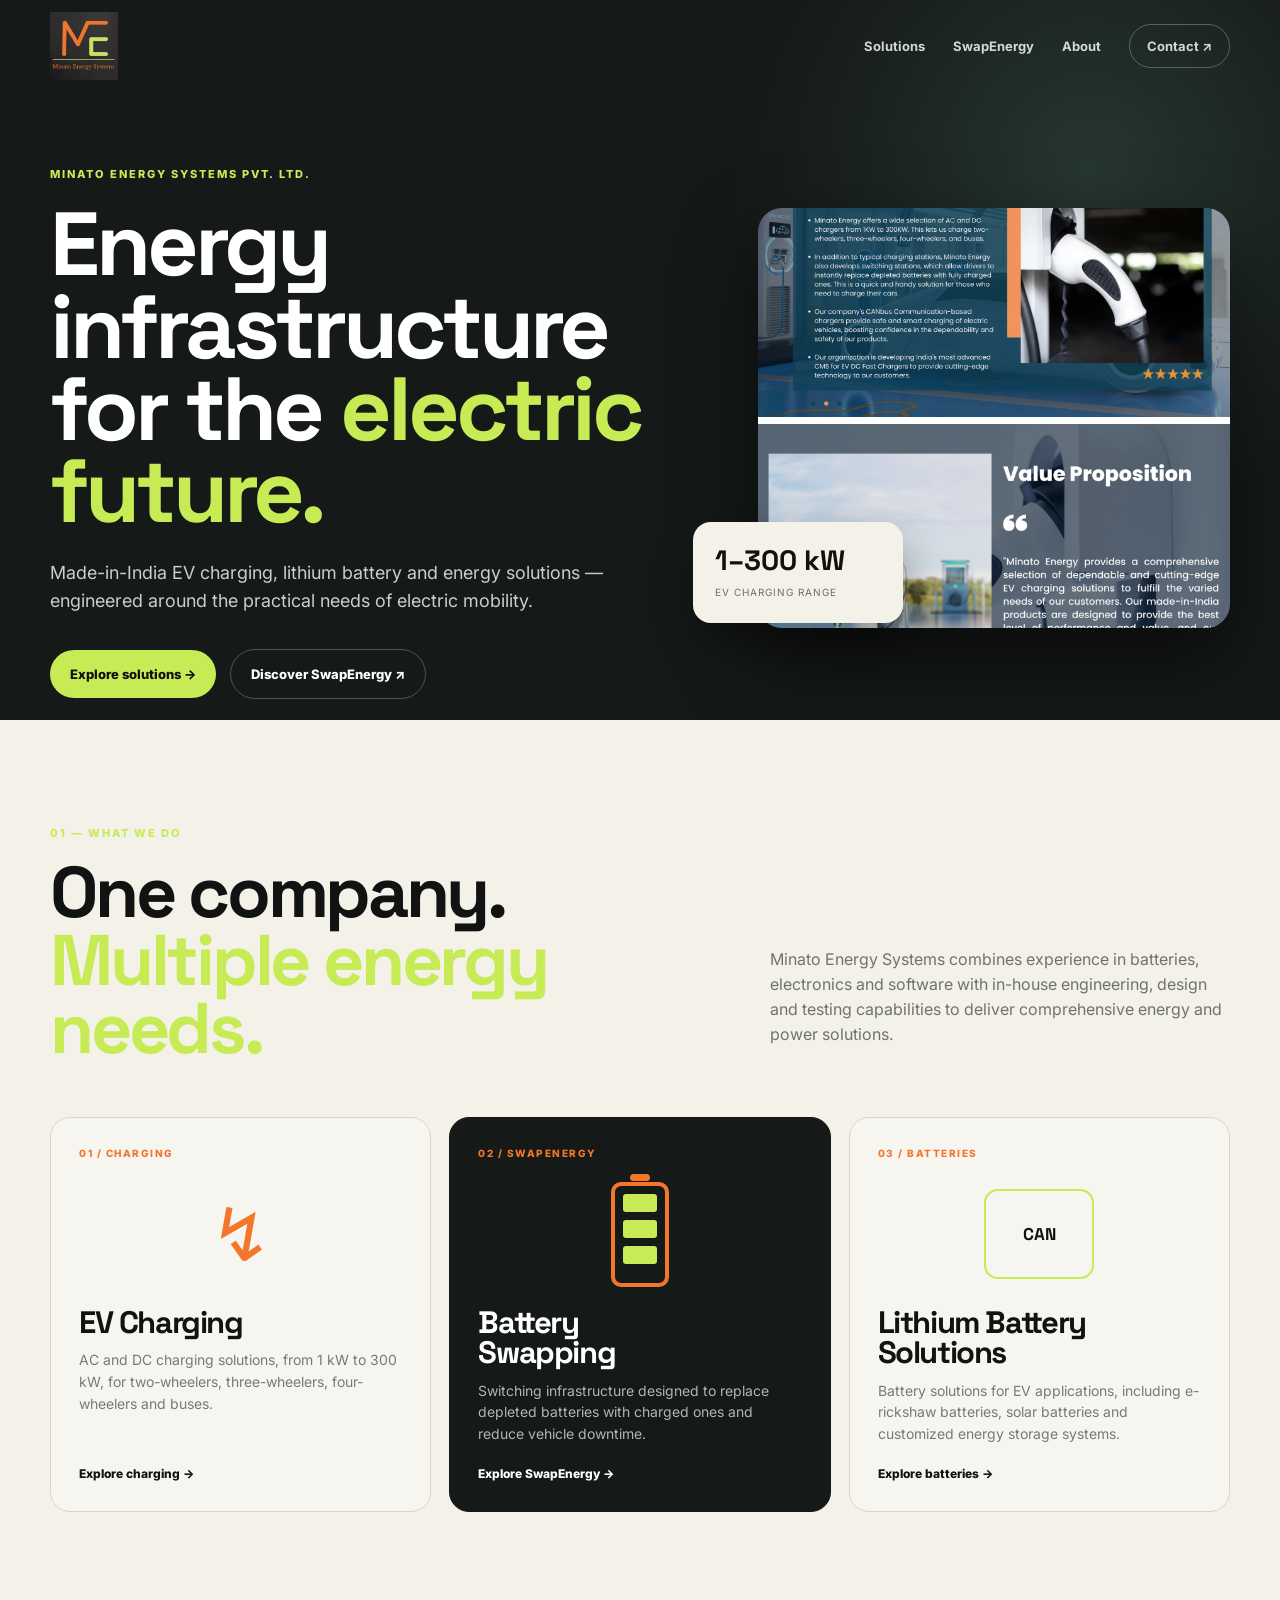
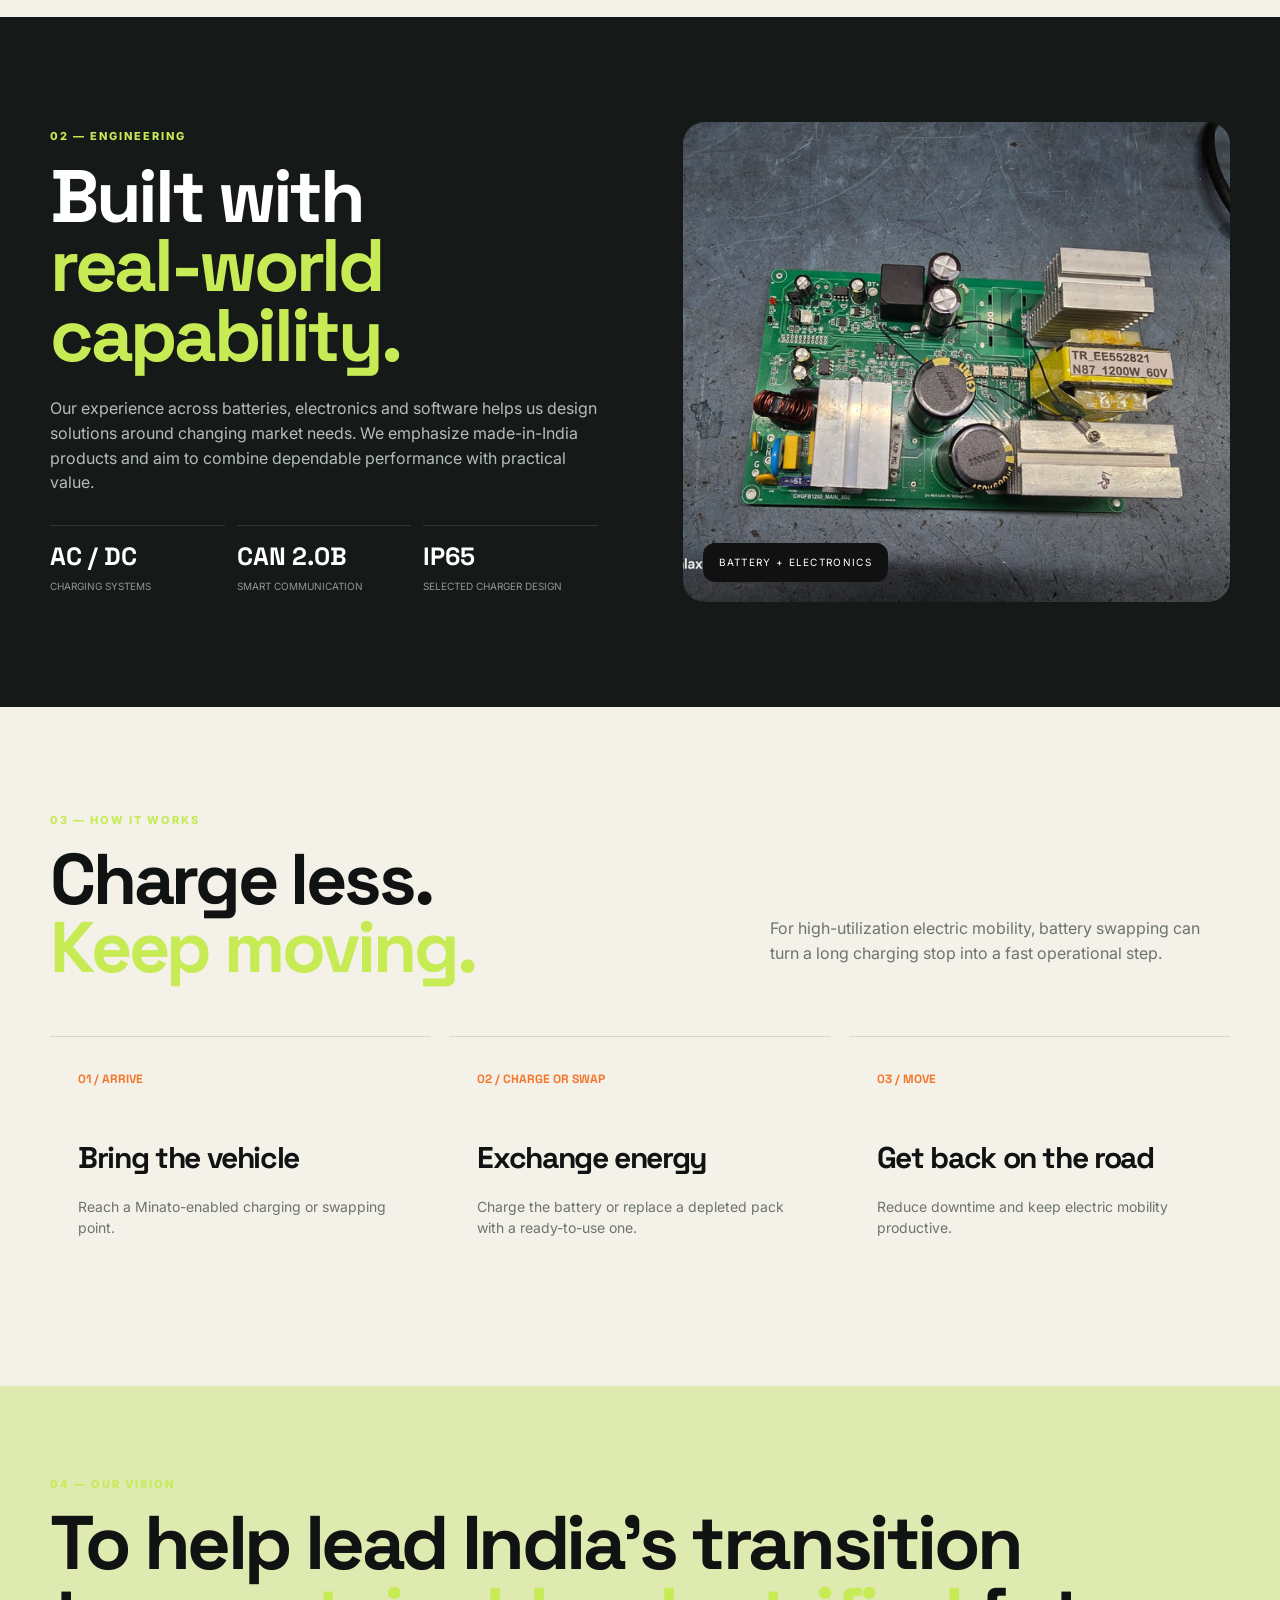
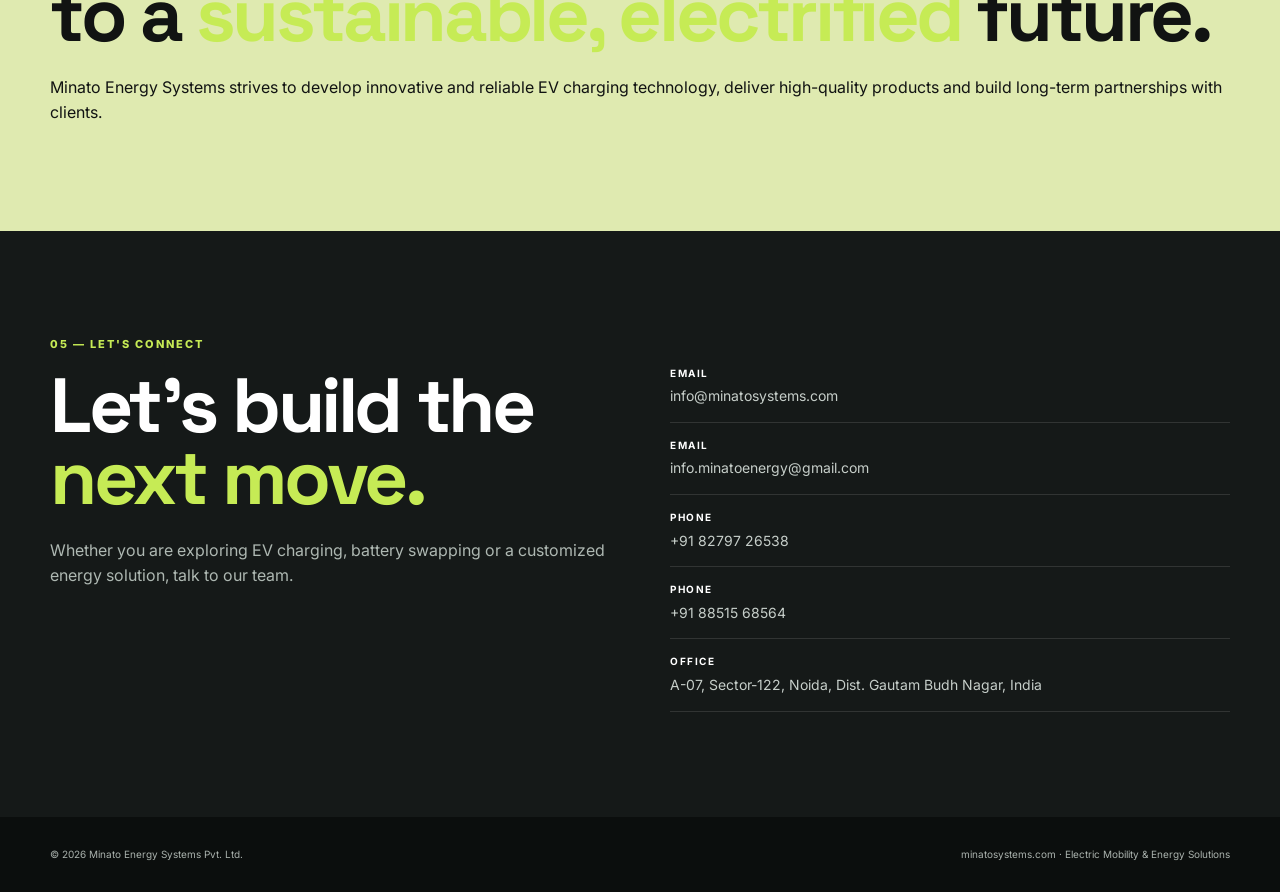
==== index.html @ 5ad31a4e "first commit" ====
<!doctype html><html lang="en"><head><meta charset="utf-8"><meta name="viewport" content="width=device-width,initial-scale=1"><title>Minato Energy Systems | Electric Mobility & Energy Solutions</title><meta name="description" content="Minato Energy Systems manufactures EV chargers, AC/DC charging stations and lithium battery solutions in India, with battery swapping and energy systems capabilities."><link rel="preconnect" href="https://fonts.googleapis.com"><link rel="preconnect" href="https://fonts.gstatic.com" crossorigin><link href="https://fonts.googleapis.com/css2?family=Inter:wght@400;500;600;700;800&family=Space+Grotesk:wght@500;600;700&display=swap" rel="stylesheet"><link rel="stylesheet" href="styles.css"></head><body>
<header class="site-header"><nav class="nav container"><a href="index.html"><img class="logo" src="assets/logo.jpg" alt="Minato Energy Systems"></a><button class="menu" aria-label="Menu">☰</button><div class="links"><a href="solutions.html">Solutions</a><a href="swapenergy.html">SwapEnergy</a><a href="about.html">About</a><a href="#contact" class="nav-btn">Contact ↗</a></div></nav></header>
<section class="hero"><div class="container hero-inner"><div class="hero-copy reveal"><div class="eyebrow">MINATO ENERGY SYSTEMS PVT. LTD.</div><h1>Energy infrastructure for the <em>electric future.</em></h1><p>Made-in-India EV charging, lithium battery and energy solutions — engineered around the practical needs of electric mobility.</p><div class="actions"><a class="btn btn-green" href="solutions.html">Explore solutions →</a><a class="btn btn-outline" href="swapenergy.html">Discover SwapEnergy ↗</a></div></div><div class="hero-art reveal"><img class="hero-photo" src="assets/ev-solutions.jpg" alt="Minato Energy EV solutions"><div class="hero-badge"><strong>1–300 kW</strong><span>EV CHARGING RANGE</span></div></div></div></section>
<section class="section"><div class="container"><div class="section-head"><div><div class="kicker">01 — WHAT WE DO</div><h2>One company.<br><em>Multiple energy needs.</em></h2></div><p>Minato Energy Systems combines experience in batteries, electronics and software with in-house engineering, design and testing capabilities to deliver comprehensive energy and power solutions.</p></div><div class="grid3"><article class="card"><div class="card-number">01 / CHARGING</div><div class="icon-box"><div class="plug">↯</div></div><h3>EV Charging</h3><p>AC and DC charging solutions, from 1 kW to 300 kW, for two-wheelers, three-wheelers, four-wheelers and buses.</p><a href="solutions.html">Explore charging →</a></article><article class="card accent"><div class="card-number">02 / SWAPENERGY</div><div class="icon-box"><div class="battery-icon"><i></i><i></i><i></i></div></div><h3>Battery<br>Swapping</h3><p>Switching infrastructure designed to replace depleted batteries with charged ones and reduce vehicle downtime.</p><a href="swapenergy.html">Explore SwapEnergy →</a></article><article class="card"><div class="card-number">03 / BATTERIES</div><div class="icon-box"><div class="chip"></div></div><h3>Lithium Battery<br>Solutions</h3><p>Battery solutions for EV applications, including e-rickshaw batteries, solar batteries and customized energy storage systems.</p><a href="solutions.html#batteries">Explore batteries →</a></article></div></div></section>
<section class="section dark-section"><div class="container split"><div><div class="kicker">02 — ENGINEERING</div><h2>Built with<br><em>real-world capability.</em></h2><p>Our experience across batteries, electronics and software helps us design solutions around changing market needs. We emphasize made-in-India products and aim to combine dependable performance with practical value.</p><div class="specs"><div class="spec"><strong>AC / DC</strong><span>CHARGING SYSTEMS</span></div><div class="spec"><strong>CAN 2.0B</strong><span>SMART COMMUNICATION</span></div><div class="spec"><strong>IP65</strong><span>SELECTED CHARGER DESIGN</span></div></div></div><div class="image-frame"><img src="assets/deck-p8-1.jpeg" alt="Minato Energy electronics and charger development"><div class="label">BATTERY + ELECTRONICS</div></div></div></section>
<section class="section"><div class="container"><div class="section-head"><div><div class="kicker">03 — HOW IT WORKS</div><h2>Charge less.<br><em>Keep moving.</em></h2></div><p>For high-utilization electric mobility, battery swapping can turn a long charging stop into a fast operational step.</p></div><div class="steps"><div class="step"><b>01 / ARRIVE</b><h3>Bring the vehicle</h3><p>Reach a Minato-enabled charging or swapping point.</p></div><div class="step"><b>02 / CHARGE OR SWAP</b><h3>Exchange energy</h3><p>Charge the battery or replace a depleted pack with a ready-to-use one.</p></div><div class="step"><b>03 / MOVE</b><h3>Get back on the road</h3><p>Reduce downtime and keep electric mobility productive.</p></div></div></div></section>
<section class="band"><div class="container"><div class="kicker">04 — OUR VISION</div><h2>To help lead India's transition<br>to a <em>sustainable, electrified</em> future.</h2><p>Minato Energy Systems strives to develop innovative and reliable EV charging technology, deliver high-quality products and build long-term partnerships with clients.</p></div></section>
<section id="contact" class="section contact"><div class="container contact-grid"><div><div class="kicker">05 — LET'S CONNECT</div><h2>Let's build the<br><em>next move.</em></h2><p class="address">Whether you are exploring EV charging, battery swapping or a customized energy solution, talk to our team.</p></div><div class="contact-list"><a href="mailto:info@minatosystems.com"><strong>EMAIL</strong>info@minatosystems.com</a><a href="mailto:info.minatoenergy@gmail.com"><strong>EMAIL</strong>info.minatoenergy@gmail.com</a><a href="tel:+918279726538"><strong>PHONE</strong>+91 82797 26538</a><a href="tel:+918851568564"><strong>PHONE</strong>+91 88515 68564</a><div><strong>OFFICE</strong>A-07, Sector-122, Noida, Dist. Gautam Budh Nagar, India</div></div></div></section>
<footer class="footer"><div class="container footer-inner"><span>© 2026 Minato Energy Systems Pvt. Ltd.</span><span>minatosystems.com · Electric Mobility & Energy Solutions</span></div></footer><script src="script.js"></script></body></html>
---- styles.css ----
:root{--ink:#111312;--paper:#f4f1e9;--green:#c6eb55;--orange:#f4762b;--muted:#6c746f;--line:#d8d5cb;--dark:#151918;--dark2:#1d2421}
*{box-sizing:border-box}html{scroll-behavior:smooth}body{margin:0;font-family:Inter,Arial,sans-serif;background:var(--paper);color:var(--ink);line-height:1.55}a{text-decoration:none;color:inherit}img{max-width:100%;display:block}.container{width:min(1180px,calc(100% - 40px));margin:auto}.site-header{position:absolute;top:0;left:0;width:100%;z-index:20;color:#fff}.nav{height:92px;display:flex;align-items:center;justify-content:space-between}.logo{width:190px;height:68px;object-fit:contain;object-position:left center;mix-blend-mode:screen}.links{display:flex;gap:28px;align-items:center;font-size:13px;font-weight:700}.links a{opacity:.82}.links a:hover{opacity:1}.nav-btn{border:1px solid #ffffff55;padding:11px 17px;border-radius:30px}.menu{display:none;background:none;border:0;color:#fff;font-size:26px}.hero{min-height:720px;background:var(--dark);color:#fff;position:relative;overflow:hidden}.hero:before{content:"";position:absolute;width:700px;height:700px;border-radius:50%;background:radial-gradient(circle,#26372f 0,#19201d 50%,transparent 72%);right:-160px;top:-180px}.hero-inner{min-height:720px;padding-top:145px;display:grid;grid-template-columns:1.05fr .95fr;gap:50px;align-items:center}.eyebrow,.kicker{font-size:11px;letter-spacing:.18em;font-weight:800;color:var(--green)}h1,h2,h3{font-family:"Space Grotesk",Inter,Arial,sans-serif;letter-spacing:-.045em}h1{font-size:clamp(56px,7vw,94px);line-height:.92;margin:20px 0 26px;max-width:760px}.hero h1 em,h2 em{font-style:normal;color:var(--green)}.hero-copy p{font-size:18px;color:#c8d0cb;max-width:590px}.actions{display:flex;gap:14px;align-items:center;margin-top:34px}.btn{display:inline-flex;align-items:center;gap:22px;padding:14px 20px;border-radius:30px;font-size:13px;font-weight:800}.btn-green{background:var(--green);color:#111}.btn-outline{border:1px solid #ffffff40;color:#fff}.hero-art{position:relative;min-height:470px}.hero-photo{position:absolute;right:0;top:10px;width:88%;height:420px;object-fit:cover;border-radius:24px;filter:saturate(.85);box-shadow:0 35px 80px #0008}.hero-badge{position:absolute;left:0;bottom:45px;background:#f4f1e9;color:#111;padding:20px 22px;border-radius:18px;width:210px;box-shadow:0 20px 45px #0005}.hero-badge strong{display:block;font:700 28px "Space Grotesk"}.hero-badge span{font-size:10px;letter-spacing:.1em;color:#6b716d}.section{padding:105px 0}.section-head{display:flex;justify-content:space-between;gap:40px;align-items:end;margin-bottom:55px}.section-head h2{font-size:clamp(45px,5.6vw,72px);line-height:.95;margin:16px 0 0}.section-head p{max-width:460px;color:var(--muted)}.grid3{display:grid;grid-template-columns:repeat(3,1fr);gap:18px}.card{border:1px solid var(--line);border-radius:20px;padding:28px;min-height:390px;display:flex;flex-direction:column;overflow:hidden;background:#f7f5ef;transition:.3s}.card:hover{transform:translateY(-6px);box-shadow:0 20px 45px #171a1512}.card.accent{background:var(--dark);color:#fff;border-color:var(--dark)}.card-number{font-size:10px;letter-spacing:.15em;color:var(--orange);font-weight:800}.icon-box{height:145px;display:grid;place-items:center}.battery-icon{width:58px;height:105px;border:4px solid var(--orange);border-radius:10px;position:relative}.battery-icon:before{content:"";position:absolute;left:15px;right:15px;top:-12px;height:7px;background:var(--orange);border-radius:5px}.battery-icon i{display:block;height:18px;background:var(--green);margin:8px;border-radius:3px}.plug{font-size:74px;color:var(--orange);line-height:1}.chip{width:110px;height:90px;border:2px solid var(--green);border-radius:14px;position:relative}.chip:after{content:"CAN";position:absolute;inset:0;display:grid;place-items:center;font:800 17px "Space Grotesk"}.card h3{font-size:31px;line-height:.98;margin:0 0 12px}.card p{font-size:14px;color:#747b76;margin:0 0 20px}.accent p{color:#aeb8b2}.card a{margin-top:auto;font-weight:800;font-size:12px}.dark-section{background:var(--dark);color:#fff}.dark-section .kicker{color:var(--green)}.split{display:grid;grid-template-columns:1fr 1fr;gap:85px;align-items:center}.split h2{font-size:clamp(48px,5.8vw,76px);line-height:.94;margin:17px 0 25px}.split p{color:#66706a;max-width:560px}.dark-section p{color:#b4beb8}.image-frame{position:relative}.image-frame img{width:100%;height:480px;object-fit:cover;border-radius:22px}.image-frame .label{position:absolute;bottom:20px;left:20px;background:#111;color:#fff;padding:12px 16px;border-radius:12px;font-size:10px;letter-spacing:.13em}.specs{display:grid;grid-template-columns:repeat(3,1fr);gap:12px;margin-top:30px}.spec{border-top:1px solid #ffffff20;padding-top:14px}.spec strong{display:block;font:700 25px "Space Grotesk"}.spec span{font-size:10px;color:#8e9992}.steps{display:grid;grid-template-columns:repeat(3,1fr);gap:18px}.step{padding:28px;border-top:1px solid var(--line)}.step b{font:700 12px "Space Grotesk";color:var(--orange)}.step h3{font-size:30px;margin:45px 0 10px}.step p{color:var(--muted);font-size:14px}.band{background:#dfeab0;padding:90px 0}.band h2{font-size:clamp(45px,6vw,76px);line-height:.94;margin:14px 0 25px}.team{display:grid;grid-template-columns:1fr 1.6fr;gap:80px}.people{display:grid;grid-template-columns:repeat(2,1fr);gap:14px}.person{border:1px solid var(--line);border-radius:16px;padding:22px}.person strong{font:700 22px "Space Grotesk";display:block}.person span{font-size:11px;color:var(--muted)}.gallery{display:grid;grid-template-columns:1.35fr .65fr;gap:16px}.gallery img{width:100%;height:300px;object-fit:cover;border-radius:18px}.gallery .tall{height:616px}.contact{background:var(--dark);color:#fff}.contact-grid{display:grid;grid-template-columns:1fr 1fr;gap:60px}.contact h2{font-size:clamp(48px,6vw,78px);line-height:.94;margin:16px 0 25px}.contact-list{display:grid;gap:15px;margin-top:30px}.contact-list a,.contact-list div{border-bottom:1px solid #ffffff1e;padding-bottom:15px;color:#c6cec9;font-size:14px}.contact-list strong{display:block;color:#fff;font-size:10px;letter-spacing:.15em;margin-bottom:4px}.address{color:#aeb8b2}.footer{background:#0b0e0d;color:#aab2ad;padding:30px 0}.footer-inner{display:flex;justify-content:space-between;gap:20px;font-size:10px}.subnav{background:var(--dark);color:#fff;padding:150px 0 80px}.subnav h1{font-size:clamp(52px,7vw,88px);margin-bottom:18px}.page-main{padding:90px 0}.feature-grid{display:grid;grid-template-columns:1fr 1fr;gap:70px;align-items:center}.feature-grid h2{font-size:clamp(45px,5.5vw,72px);line-height:.95;margin:15px 0 25px}.feature-grid p{color:var(--muted);max-width:600px}.feature-image{height:520px;object-fit:cover;border-radius:24px;width:100%}.bullet-list{display:grid;gap:12px;margin:28px 0 0;padding:0;list-style:none}.bullet-list li:before{content:"";display:inline-block;width:7px;height:7px;background:var(--orange);border-radius:50%;margin:0 10px 2px 0}.table-wrap{overflow:auto;margin-top:35px}.product-table{border-collapse:collapse;width:100%;min-width:700px;font-size:13px}.product-table th,.product-table td{padding:13px;border-bottom:1px solid var(--line);text-align:left}.product-table th{font-size:10px;letter-spacing:.1em}.note{font-size:11px;color:var(--muted);margin-top:12px}.logo-dark{mix-blend-mode:screen}.reveal{animation:up .7s both}@keyframes up{from{opacity:0;transform:translateY(20px)}to{opacity:1;transform:none}}@media(max-width:820px){.links{display:none}.menu{display:block}.nav.open .links{display:flex;position:absolute;top:76px;left:20px;right:20px;background:#111;padding:20px;border-radius:16px;flex-direction:column;align-items:stretch}.nav-btn{text-align:center}.hero-inner{grid-template-columns:1fr;padding-top:120px}.hero-art{min-height:380px}.hero-photo{height:330px;width:92%}.hero-badge{bottom:25px}.grid3,.steps,.split,.team,.contact-grid,.feature-grid{grid-template-columns:1fr}.section{padding:80px 0}.section-head{display:block}.section-head p{margin-top:25px}.image-frame img,.feature-image{height:360px}.gallery{grid-template-columns:1fr}.gallery .tall{height:360px}.people{grid-template-columns:1fr 1fr}.specs{grid-template-columns:1fr 1fr}.footer-inner{flex-direction:column}.logo{width:165px}}
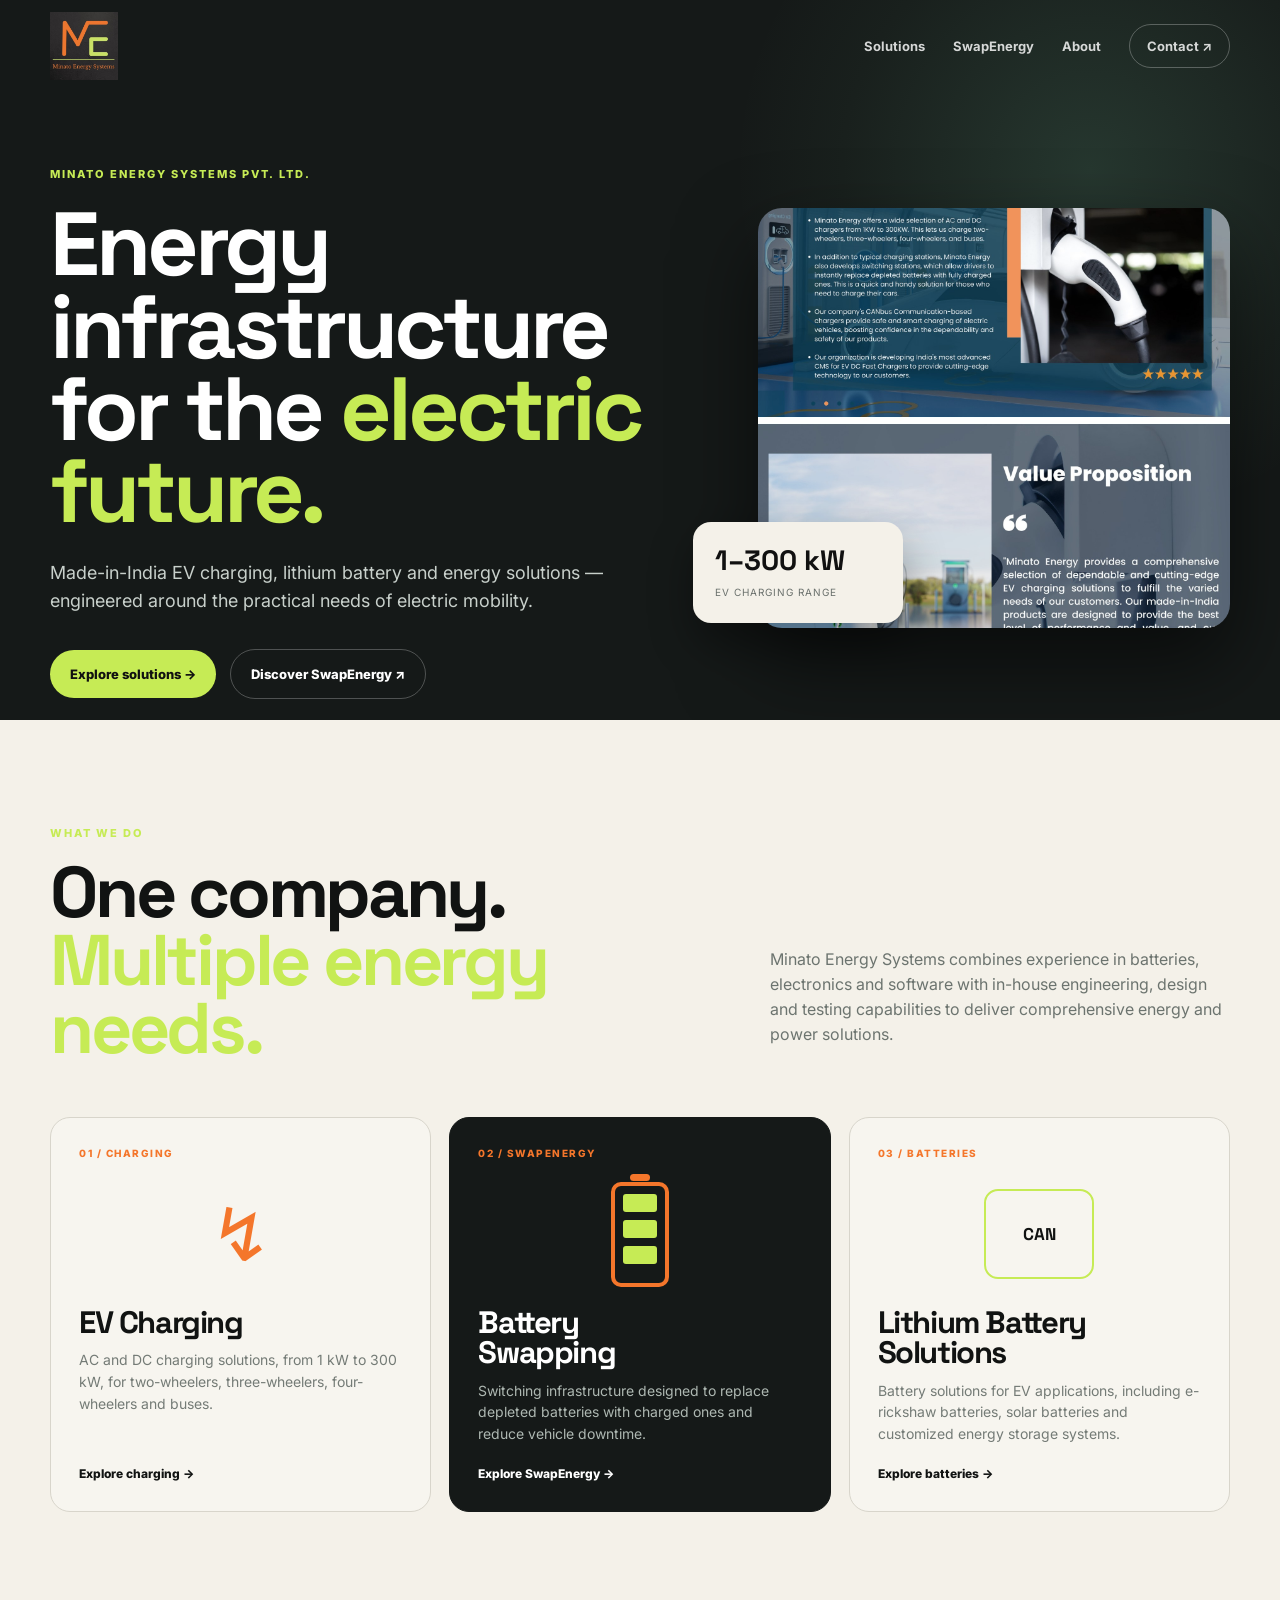
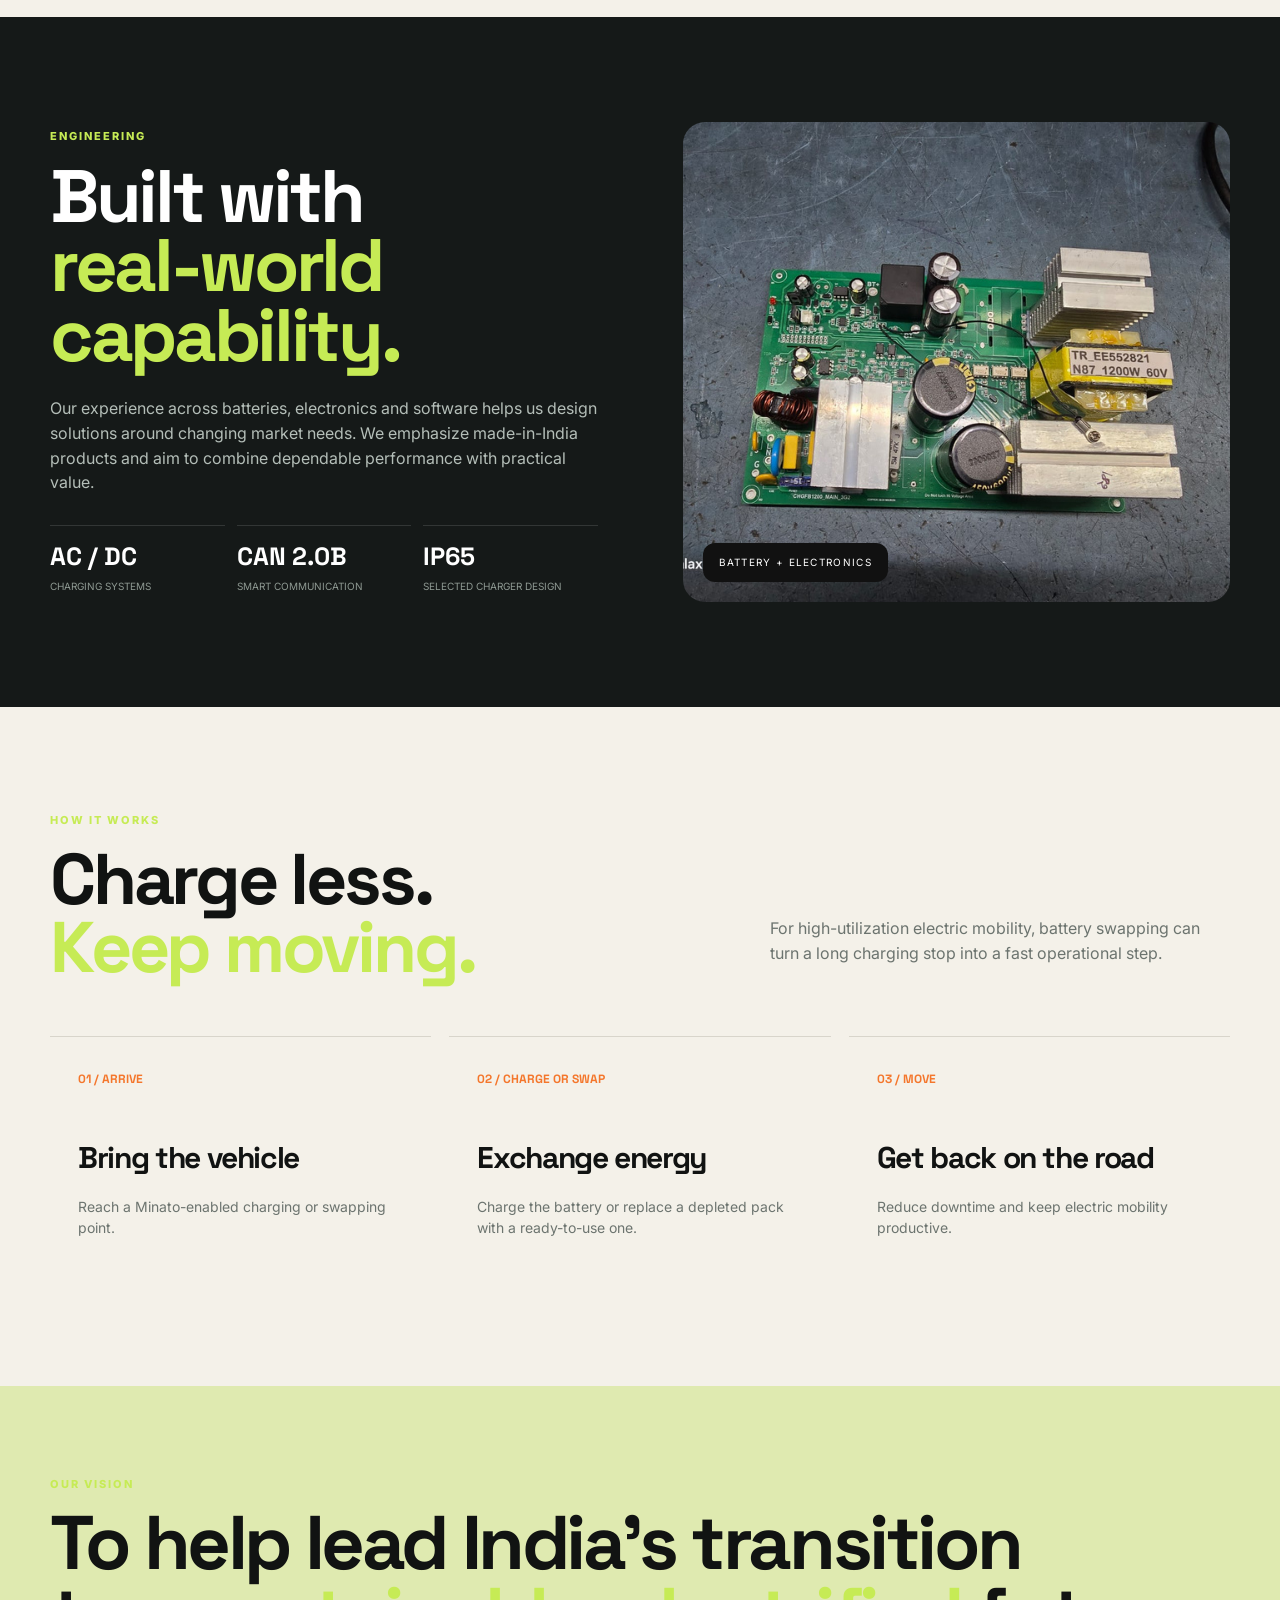
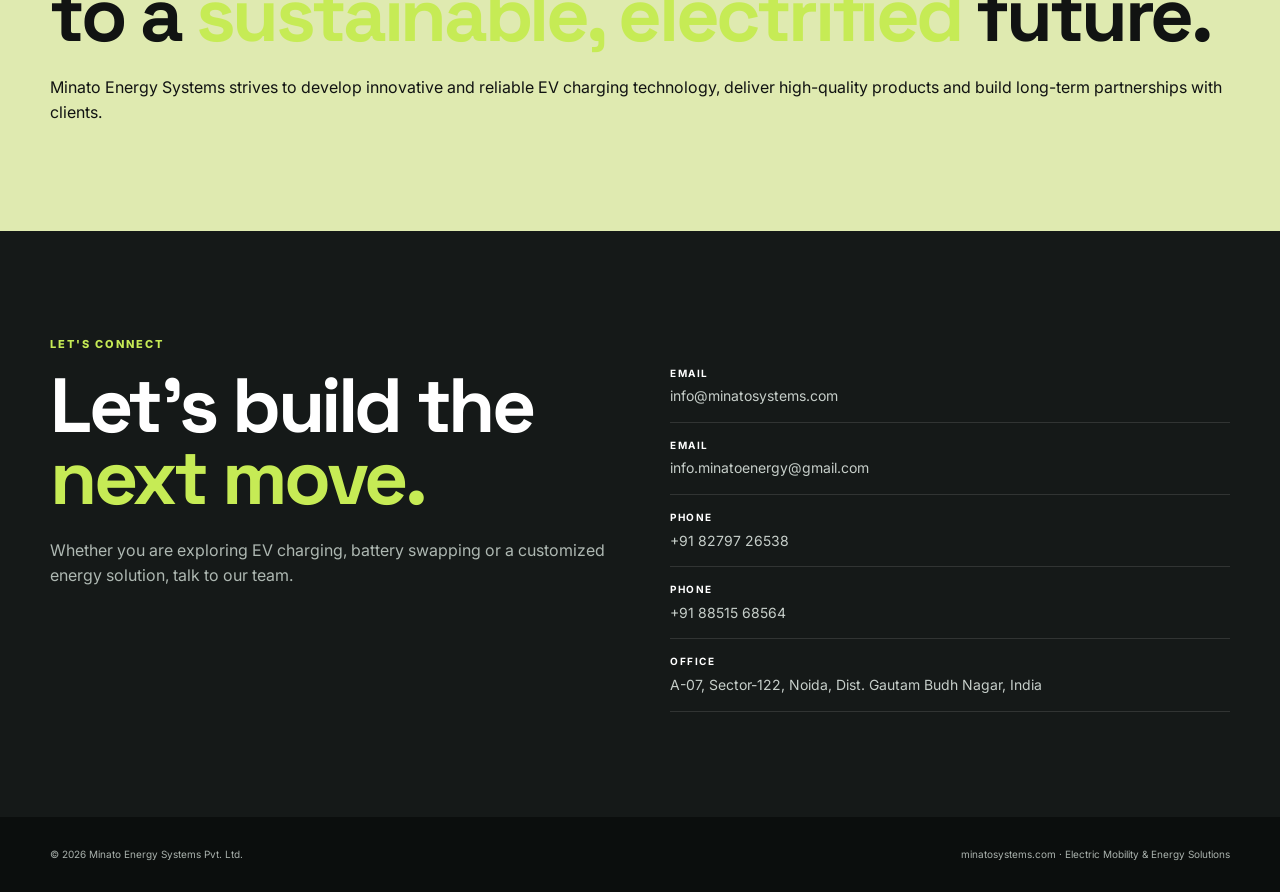
==== commit 339a66b2: "minaor update for numbering" ====
--- a/index.html
+++ b/index.html
@@ -1,9 +1,9 @@
-<!doctype html><html lang="en"><head><meta charset="utf-8"><meta name="viewport" content="width=device-width,initial-scale=1"><title>Minato Energy Systems | Electric Mobility & Energy Solutions</title><meta name="description" content="Minato Energy Systems manufactures EV chargers, AC/DC charging stations and lithium battery solutions in India, with battery swapping and energy systems capabilities."><link rel="preconnect" href="https://fonts.googleapis.com"><link rel="preconnect" href="https://fonts.gstatic.com" crossorigin><link href="https://fonts.googleapis.com/css2?family=Inter:wght@400;500;600;700;800&family=Space+Grotesk:wght@500;600;700&display=swap" rel="stylesheet"><link rel="stylesheet" href="styles.css"></head><body>
+<!doctype html><html lang="en"><head><meta charset="utf-8"><meta name="viewport" content="width=device-width,initial-scale=1"><title>Minato Energy Systems | Electric Mobility & Energy Solutions</title><meta name="description" content="Minato Energy Systems manufactures EV chargers, AC/DC charging stations and lithium battery solutions in India, with battery swapping and energy systems capabilities."><link rel="preconnect" href="https://fonts.googleapis.com"><link rel="preconnect" href="https://fonts.gstatic.com" crossorigin><link href="https://fonts.googleapis.com/css2?family=Inter:wght@400;500;600;700;800&family=Space+Grotesk:wght@500;600;700&display=swap" rel="stylesheet"><link rel="stylesheet" href="styles.css"><link rel="icon" type="image/png" href="assets/logo.jpg"></head><body>
 <header class="site-header"><nav class="nav container"><a href="index.html"><img class="logo" src="assets/logo.jpg" alt="Minato Energy Systems"></a><button class="menu" aria-label="Menu">☰</button><div class="links"><a href="solutions.html">Solutions</a><a href="swapenergy.html">SwapEnergy</a><a href="about.html">About</a><a href="#contact" class="nav-btn">Contact ↗</a></div></nav></header>
 <section class="hero"><div class="container hero-inner"><div class="hero-copy reveal"><div class="eyebrow">MINATO ENERGY SYSTEMS PVT. LTD.</div><h1>Energy infrastructure for the <em>electric future.</em></h1><p>Made-in-India EV charging, lithium battery and energy solutions — engineered around the practical needs of electric mobility.</p><div class="actions"><a class="btn btn-green" href="solutions.html">Explore solutions →</a><a class="btn btn-outline" href="swapenergy.html">Discover SwapEnergy ↗</a></div></div><div class="hero-art reveal"><img class="hero-photo" src="assets/ev-solutions.jpg" alt="Minato Energy EV solutions"><div class="hero-badge"><strong>1–300 kW</strong><span>EV CHARGING RANGE</span></div></div></div></section>
-<section class="section"><div class="container"><div class="section-head"><div><div class="kicker">01 — WHAT WE DO</div><h2>One company.<br><em>Multiple energy needs.</em></h2></div><p>Minato Energy Systems combines experience in batteries, electronics and software with in-house engineering, design and testing capabilities to deliver comprehensive energy and power solutions.</p></div><div class="grid3"><article class="card"><div class="card-number">01 / CHARGING</div><div class="icon-box"><div class="plug">↯</div></div><h3>EV Charging</h3><p>AC and DC charging solutions, from 1 kW to 300 kW, for two-wheelers, three-wheelers, four-wheelers and buses.</p><a href="solutions.html">Explore charging →</a></article><article class="card accent"><div class="card-number">02 / SWAPENERGY</div><div class="icon-box"><div class="battery-icon"><i></i><i></i><i></i></div></div><h3>Battery<br>Swapping</h3><p>Switching infrastructure designed to replace depleted batteries with charged ones and reduce vehicle downtime.</p><a href="swapenergy.html">Explore SwapEnergy →</a></article><article class="card"><div class="card-number">03 / BATTERIES</div><div class="icon-box"><div class="chip"></div></div><h3>Lithium Battery<br>Solutions</h3><p>Battery solutions for EV applications, including e-rickshaw batteries, solar batteries and customized energy storage systems.</p><a href="solutions.html#batteries">Explore batteries →</a></article></div></div></section>
-<section class="section dark-section"><div class="container split"><div><div class="kicker">02 — ENGINEERING</div><h2>Built with<br><em>real-world capability.</em></h2><p>Our experience across batteries, electronics and software helps us design solutions around changing market needs. We emphasize made-in-India products and aim to combine dependable performance with practical value.</p><div class="specs"><div class="spec"><strong>AC / DC</strong><span>CHARGING SYSTEMS</span></div><div class="spec"><strong>CAN 2.0B</strong><span>SMART COMMUNICATION</span></div><div class="spec"><strong>IP65</strong><span>SELECTED CHARGER DESIGN</span></div></div></div><div class="image-frame"><img src="assets/deck-p8-1.jpeg" alt="Minato Energy electronics and charger development"><div class="label">BATTERY + ELECTRONICS</div></div></div></section>
-<section class="section"><div class="container"><div class="section-head"><div><div class="kicker">03 — HOW IT WORKS</div><h2>Charge less.<br><em>Keep moving.</em></h2></div><p>For high-utilization electric mobility, battery swapping can turn a long charging stop into a fast operational step.</p></div><div class="steps"><div class="step"><b>01 / ARRIVE</b><h3>Bring the vehicle</h3><p>Reach a Minato-enabled charging or swapping point.</p></div><div class="step"><b>02 / CHARGE OR SWAP</b><h3>Exchange energy</h3><p>Charge the battery or replace a depleted pack with a ready-to-use one.</p></div><div class="step"><b>03 / MOVE</b><h3>Get back on the road</h3><p>Reduce downtime and keep electric mobility productive.</p></div></div></div></section>
-<section class="band"><div class="container"><div class="kicker">04 — OUR VISION</div><h2>To help lead India's transition<br>to a <em>sustainable, electrified</em> future.</h2><p>Minato Energy Systems strives to develop innovative and reliable EV charging technology, deliver high-quality products and build long-term partnerships with clients.</p></div></section>
-<section id="contact" class="section contact"><div class="container contact-grid"><div><div class="kicker">05 — LET'S CONNECT</div><h2>Let's build the<br><em>next move.</em></h2><p class="address">Whether you are exploring EV charging, battery swapping or a customized energy solution, talk to our team.</p></div><div class="contact-list"><a href="mailto:info@minatosystems.com"><strong>EMAIL</strong>info@minatosystems.com</a><a href="mailto:info.minatoenergy@gmail.com"><strong>EMAIL</strong>info.minatoenergy@gmail.com</a><a href="tel:+918279726538"><strong>PHONE</strong>+91 82797 26538</a><a href="tel:+918851568564"><strong>PHONE</strong>+91 88515 68564</a><div><strong>OFFICE</strong>A-07, Sector-122, Noida, Dist. Gautam Budh Nagar, India</div></div></div></section>
+<section class="section"><div class="container"><div class="section-head"><div><div class="kicker">WHAT WE DO</div><h2>One company.<br><em>Multiple energy needs.</em></h2></div><p>Minato Energy Systems combines experience in batteries, electronics and software with in-house engineering, design and testing capabilities to deliver comprehensive energy and power solutions.</p></div><div class="grid3"><article class="card"><div class="card-number">01 / CHARGING</div><div class="icon-box"><div class="plug">↯</div></div><h3>EV Charging</h3><p>AC and DC charging solutions, from 1 kW to 300 kW, for two-wheelers, three-wheelers, four-wheelers and buses.</p><a href="solutions.html">Explore charging →</a></article><article class="card accent"><div class="card-number">02 / SWAPENERGY</div><div class="icon-box"><div class="battery-icon"><i></i><i></i><i></i></div></div><h3>Battery<br>Swapping</h3><p>Switching infrastructure designed to replace depleted batteries with charged ones and reduce vehicle downtime.</p><a href="swapenergy.html">Explore SwapEnergy →</a></article><article class="card"><div class="card-number">03 / BATTERIES</div><div class="icon-box"><div class="chip"></div></div><h3>Lithium Battery<br>Solutions</h3><p>Battery solutions for EV applications, including e-rickshaw batteries, solar batteries and customized energy storage systems.</p><a href="solutions.html#batteries">Explore batteries →</a></article></div></div></section>
+<section class="section dark-section"><div class="container split"><div><div class="kicker">ENGINEERING</div><h2>Built with<br><em>real-world capability.</em></h2><p>Our experience across batteries, electronics and software helps us design solutions around changing market needs. We emphasize made-in-India products and aim to combine dependable performance with practical value.</p><div class="specs"><div class="spec"><strong>AC / DC</strong><span>CHARGING SYSTEMS</span></div><div class="spec"><strong>CAN 2.0B</strong><span>SMART COMMUNICATION</span></div><div class="spec"><strong>IP65</strong><span>SELECTED CHARGER DESIGN</span></div></div></div><div class="image-frame"><img src="assets/deck-p8-1.jpeg" alt="Minato Energy electronics and charger development"><div class="label">BATTERY + ELECTRONICS</div></div></div></section>
+<section class="section"><div class="container"><div class="section-head"><div><div class="kicker">HOW IT WORKS</div><h2>Charge less.<br><em>Keep moving.</em></h2></div><p>For high-utilization electric mobility, battery swapping can turn a long charging stop into a fast operational step.</p></div><div class="steps"><div class="step"><b>01 / ARRIVE</b><h3>Bring the vehicle</h3><p>Reach a Minato-enabled charging or swapping point.</p></div><div class="step"><b>02 / CHARGE OR SWAP</b><h3>Exchange energy</h3><p>Charge the battery or replace a depleted pack with a ready-to-use one.</p></div><div class="step"><b>03 / MOVE</b><h3>Get back on the road</h3><p>Reduce downtime and keep electric mobility productive.</p></div></div></div></section>
+<section class="band"><div class="container"><div class="kicker">OUR VISION</div><h2>To help lead India's transition<br>to a <em>sustainable, electrified</em> future.</h2><p>Minato Energy Systems strives to develop innovative and reliable EV charging technology, deliver high-quality products and build long-term partnerships with clients.</p></div></section>
+<section id="contact" class="section contact"><div class="container contact-grid"><div><div class="kicker">LET'S CONNECT</div><h2>Let's build the<br><em>next move.</em></h2><p class="address">Whether you are exploring EV charging, battery swapping or a customized energy solution, talk to our team.</p></div><div class="contact-list"><a href="mailto:info@minatosystems.com"><strong>EMAIL</strong>info@minatosystems.com</a><a href="mailto:info.minatoenergy@gmail.com"><strong>EMAIL</strong>info.minatoenergy@gmail.com</a><a href="tel:+918279726538"><strong>PHONE</strong>+91 82797 26538</a><a href="tel:+918851568564"><strong>PHONE</strong>+91 88515 68564</a><div><strong>OFFICE</strong>A-07, Sector-122, Noida, Dist. Gautam Budh Nagar, India</div></div></div></section>
 <footer class="footer"><div class="container footer-inner"><span>© 2026 Minato Energy Systems Pvt. Ltd.</span><span>minatosystems.com · Electric Mobility & Energy Solutions</span></div></footer><script src="script.js"></script></body></html>
